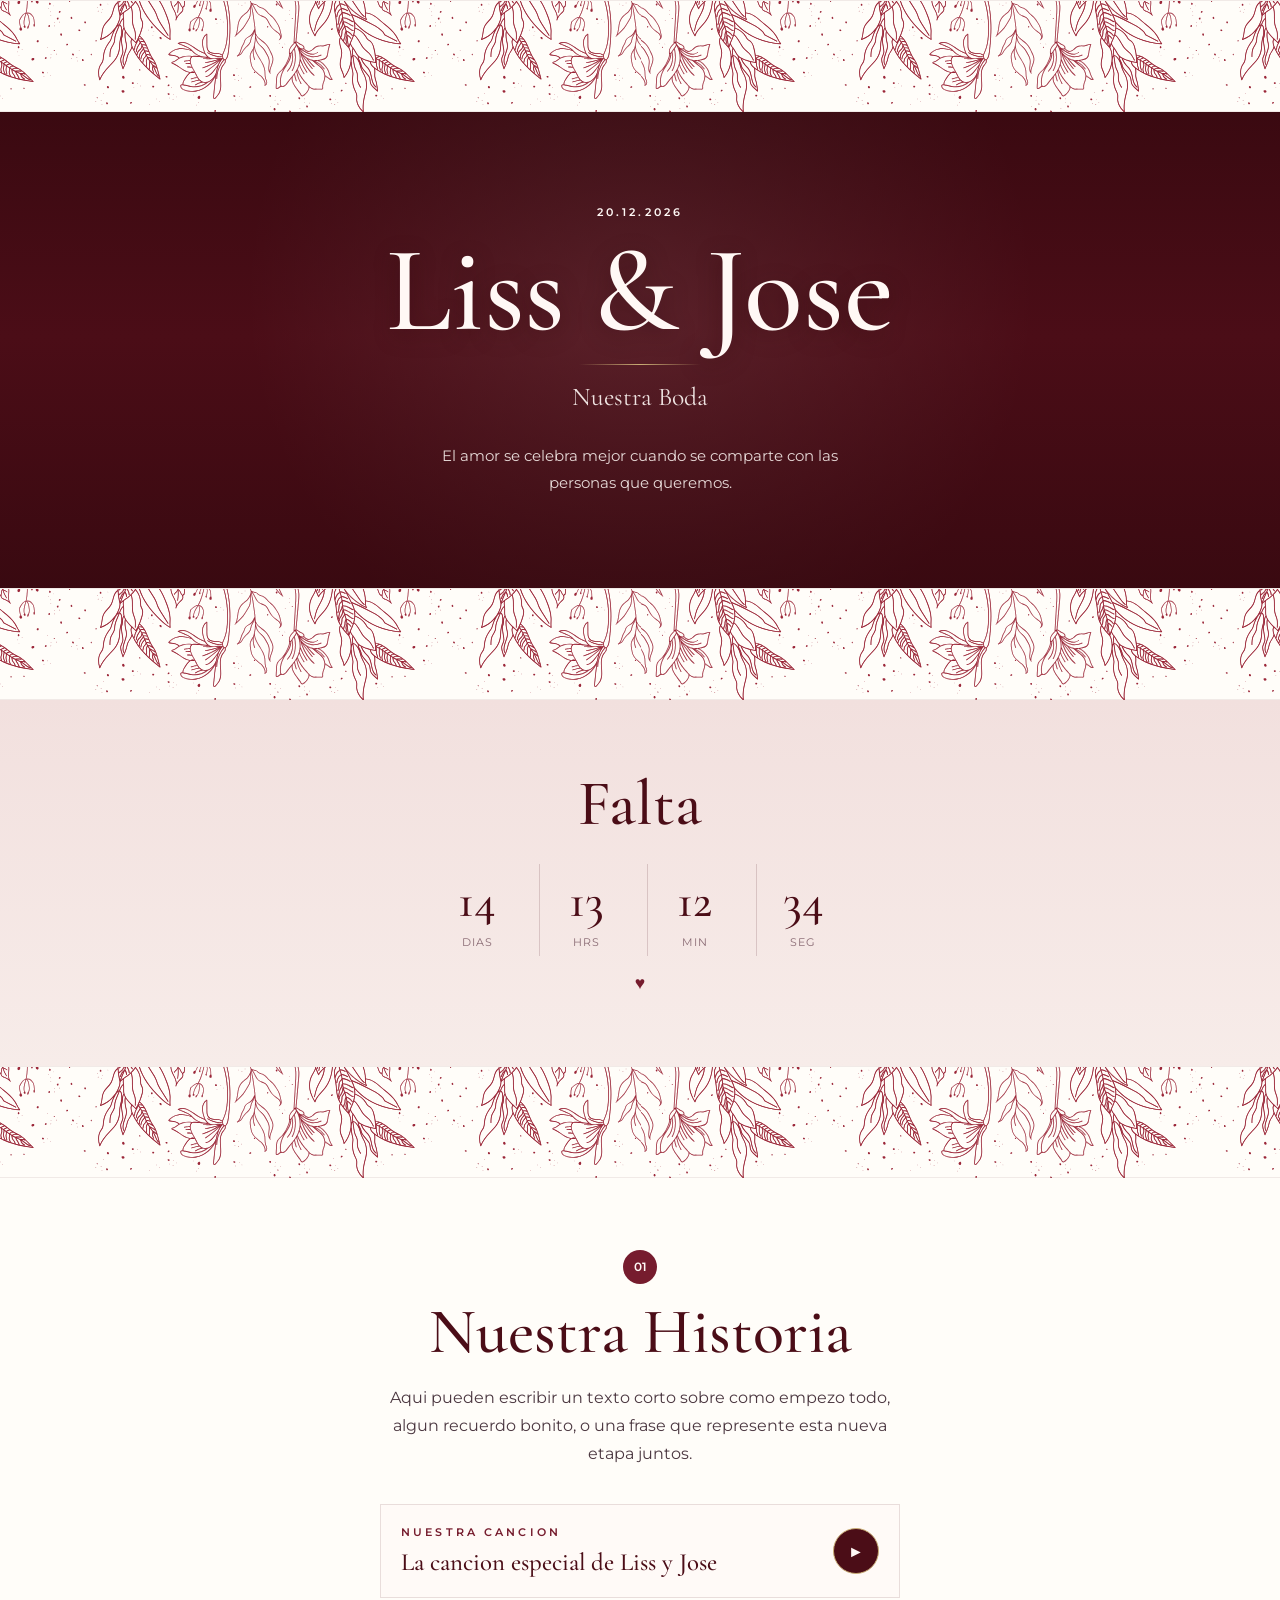
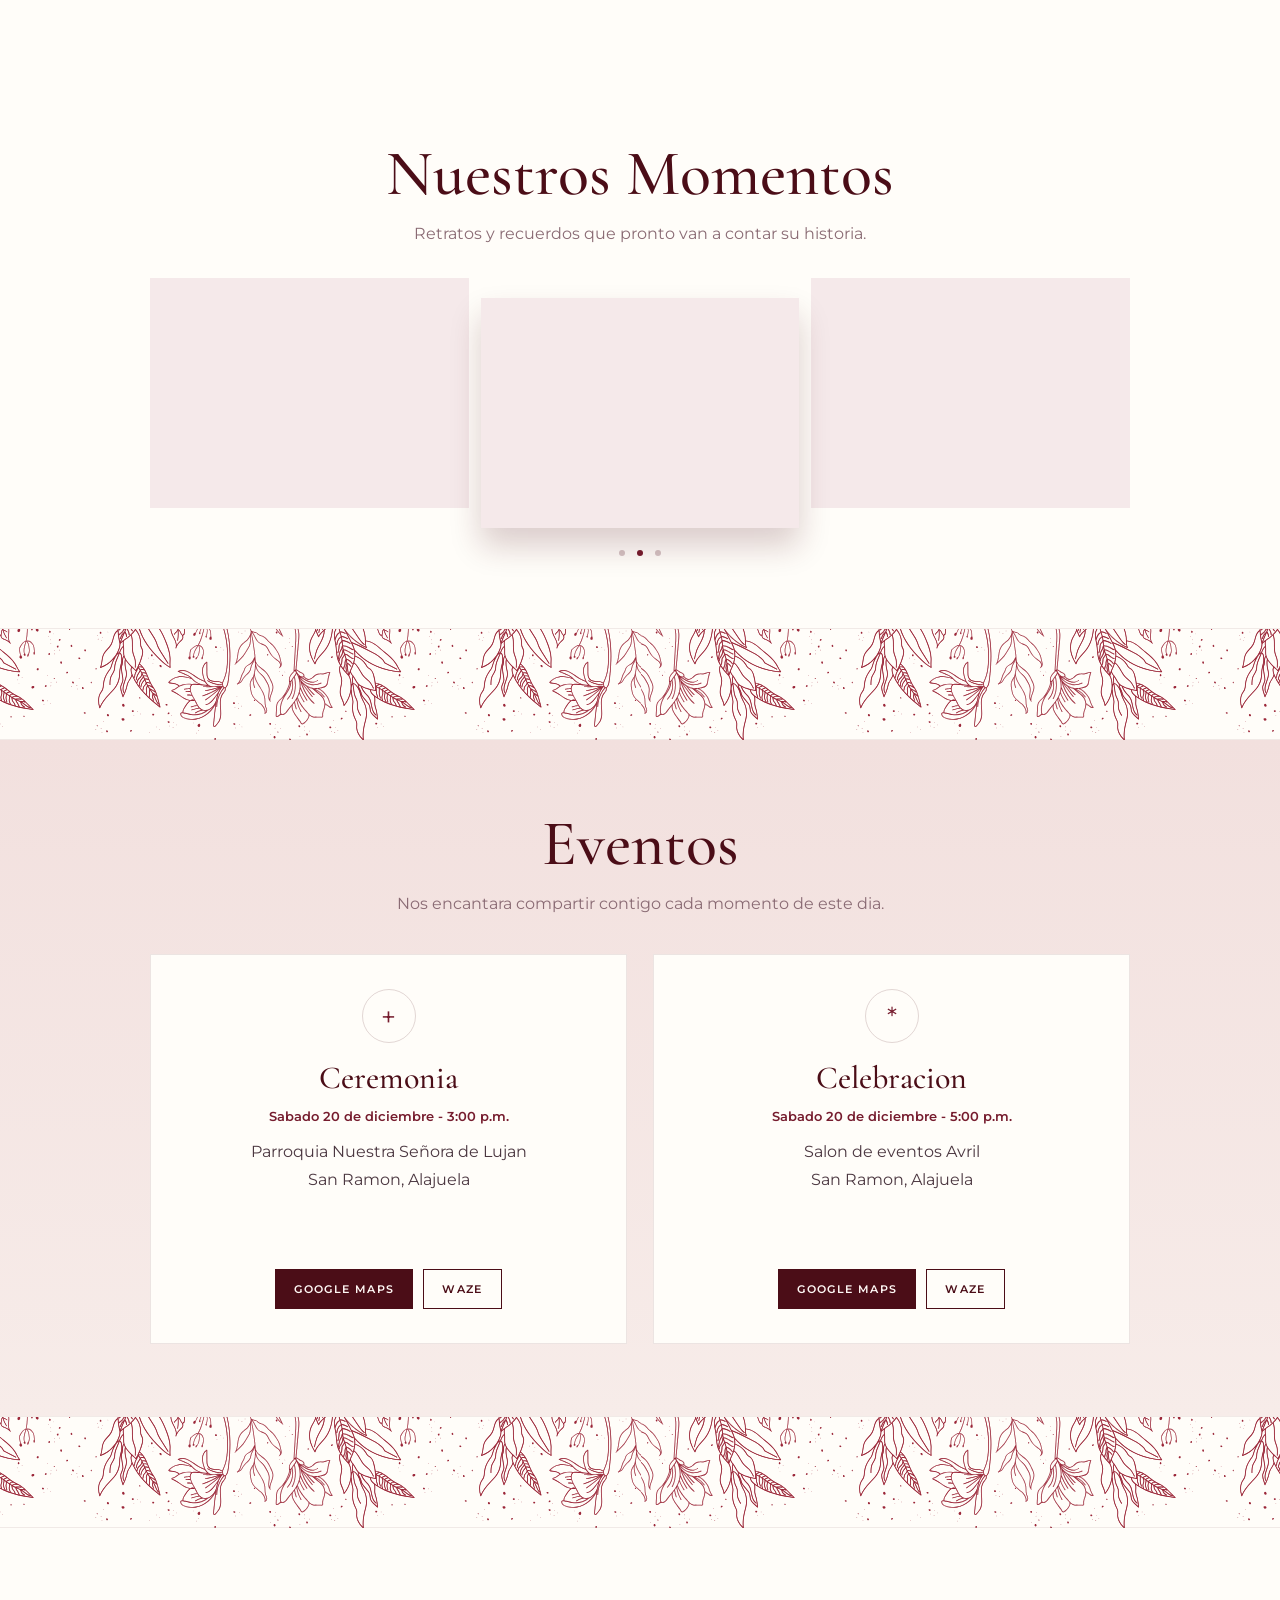
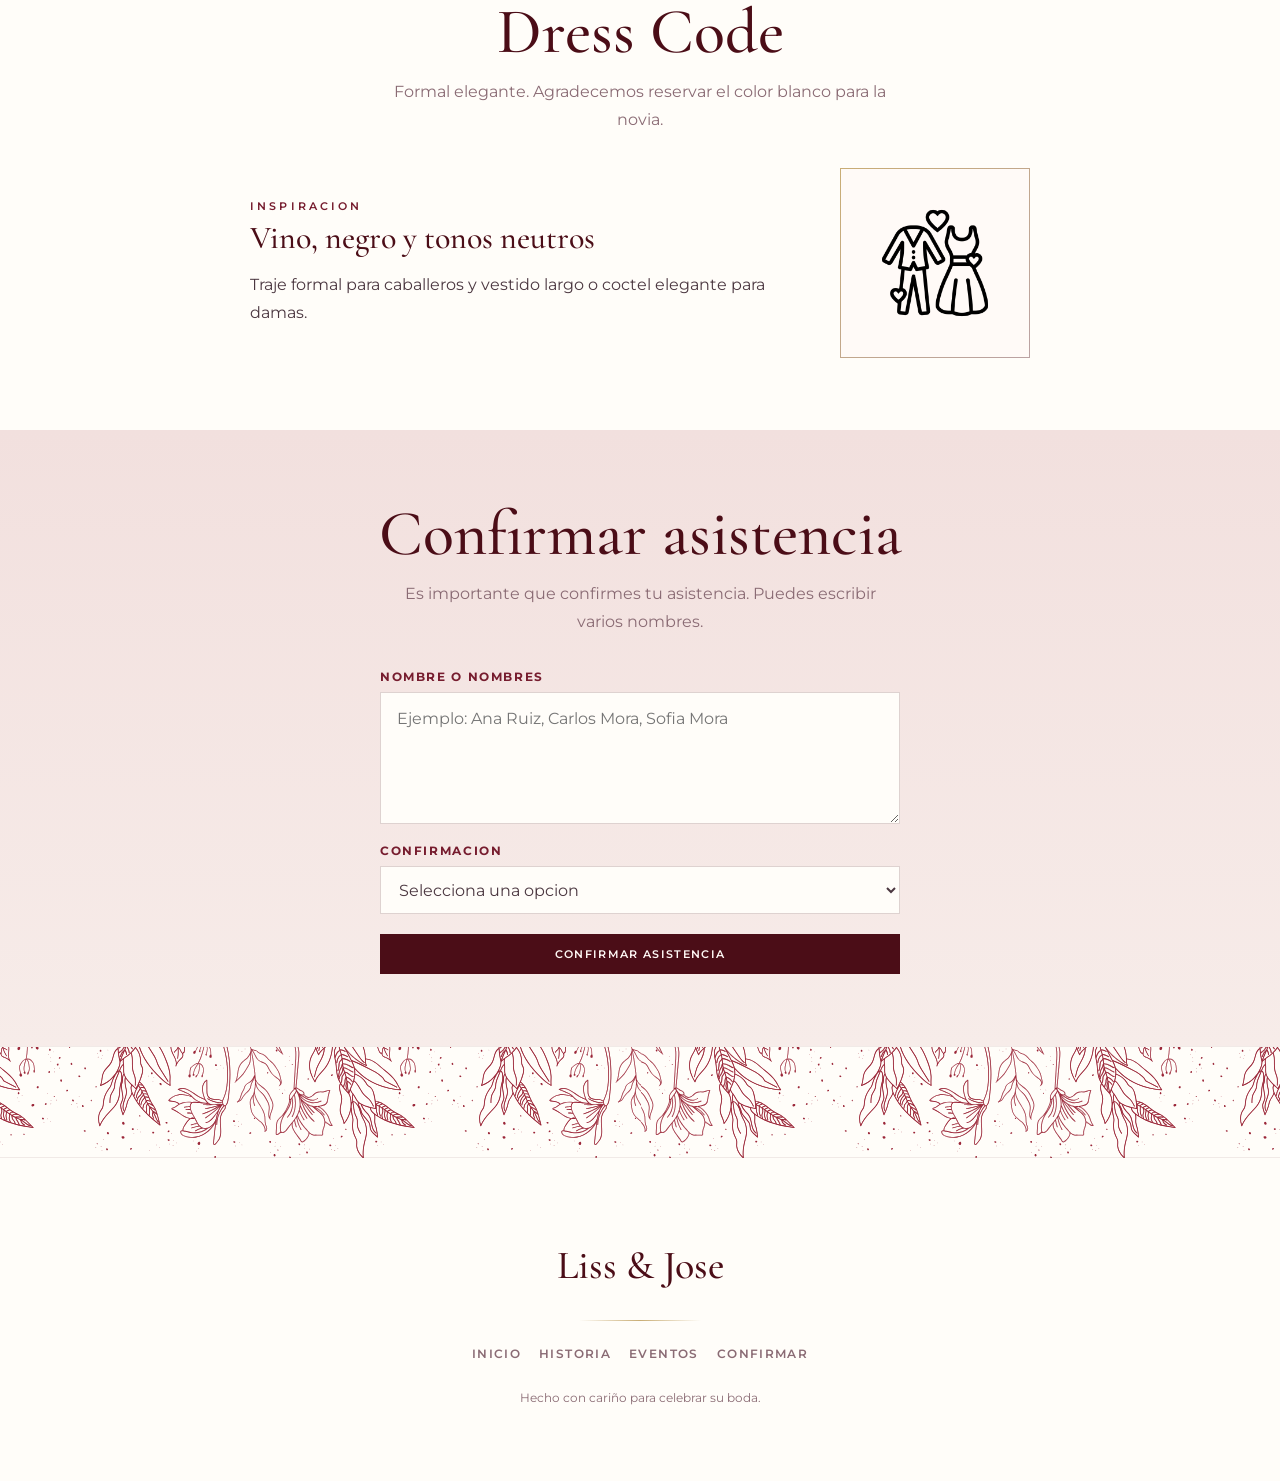
==== invitacion-liss-jose/index.html @ cc2ec912 "diseño alternativo y envio de respuestas a la hoja de google" ====
<!DOCTYPE html>
<html lang="es">
<head>
  <meta charset="UTF-8">
  <meta name="viewport" content="width=device-width, initial-scale=1.0">
  <title>Boda de Liss y Jose</title>
  <meta name="description" content="Invitacion a la boda de Liss y Jose">
  <link rel="preconnect" href="https://fonts.googleapis.com">
  <link rel="preconnect" href="https://fonts.gstatic.com" crossorigin>
  <link href="https://fonts.googleapis.com/css2?family=Cormorant+Garamond:ital,wght@0,400;0,600;1,500&family=Montserrat:wght@300;400;500;600&display=swap" rel="stylesheet">
  <link rel="stylesheet" href="styles.css">
</head>
<body>
  <main class="invite-shell">
    <section class="hero section-pad" id="inicio">
      <div class="floral-band floral-band-top" aria-hidden="true"></div>
      <div class="hero-photo" aria-hidden="true"></div>
      <div class="hero-overlay"></div>
      <div class="hero-content reveal">
        <p class="eyebrow">20.12.2026</p>
        <h1>Liss & Jose</h1>
        <span class="ornament-line"></span>
        <p class="subtitle">Nuestra Boda</p>
        <p class="hero-note">El amor se celebra mejor cuando se comparte con las personas que queremos.</p>
      </div>
      <div class="floral-band floral-band-bottom" aria-hidden="true"></div>
    </section>

    <section class="countdown section-pad soft-section reveal" aria-labelledby="countdown-title">
      <h2 id="countdown-title">Falta</h2>
      <div class="countdown-grid" id="countdown" aria-live="polite">
        <div class="time-card"><strong id="days">00</strong><span>dias</span></div>
        <div class="time-card"><strong id="hours">00</strong><span>hrs</span></div>
        <div class="time-card"><strong id="minutes">00</strong><span>min</span></div>
        <div class="time-card"><strong id="seconds">00</strong><span>seg</span></div>
      </div>
      <span class="heart" aria-hidden="true">&hearts;</span>
    </section>

    <div class="floral-band" aria-hidden="true"></div>

    <section class="story section-pad reveal" id="historia" aria-labelledby="story-title">
      <p class="section-number">01</p>
      <h2 id="story-title">Nuestra Historia</h2>
      <p>
        Aqui pueden escribir un texto corto sobre como empezo todo, algun recuerdo bonito,
        o una frase que represente esta nueva etapa juntos.
      </p>
      <div class="music-card">
        <div>
          <span class="mini-label">Nuestra cancion</span>
          <strong>La cancion especial de Liss y Jose</strong>
        </div>
        <button class="icon-button" id="musicToggle" type="button" aria-label="Reproducir o pausar cancion">&#9658;</button>
        <audio id="song" preload="none">
          <source src="https://www.soundhelix.com/examples/mp3/SoundHelix-Song-1.mp3" type="audio/mpeg">
        </audio>
      </div>
    </section>

    <section class="moments section-pad reveal" id="momentos" aria-labelledby="moments-title">
      <h2 id="moments-title">Nuestros Momentos</h2>
      <p class="section-intro">Retratos y recuerdos que pronto van a contar su historia.</p>
      <div class="photo-grid">
        <figure>
          <video src="../imagenes/wedding-photo-animation-gif-download-5827058.mp4" autoplay muted loop playsinline></video>
        </figure>
        <figure class="featured-photo">
          <video src="../imagenes/wedding-photo-animation-gif-download-5827058.mp4" autoplay muted loop playsinline></video>
        </figure>
        <figure>
          <video src="../imagenes/wedding-photo-animation-gif-download-5827058.mp4" autoplay muted loop playsinline></video>
        </figure>
      </div>
      <div class="dots" aria-hidden="true"><span></span><span></span><span></span></div>
    </section>

    <div class="floral-band" aria-hidden="true"></div>

    <section class="events section-pad soft-section reveal" id="eventos" aria-labelledby="events-title">
      <h2 id="events-title">Eventos</h2>
      <p class="section-intro">Nos encantara compartir contigo cada momento de este dia.</p>
      <div class="event-list">
        <article class="event-card">
          <div class="event-icon" aria-hidden="true">+</div>
          <h3>Ceremonia</h3>
          <p class="event-meta">Sabado 20 de diciembre - 3:00 p.m.</p>
          <p>Parroquia Nuestra Se&ntilde;ora de Lujan<br>San Ramon, Alajuela</p>
          <div class="button-row">
            <a class="primary-button" href="https://maps.google.com" target="_blank" rel="noreferrer">Google Maps</a>
            <a class="secondary-button" href="https://waze.com/ul" target="_blank" rel="noreferrer">Waze</a>
          </div>
        </article>
        <article class="event-card">
          <div class="event-icon" aria-hidden="true">*</div>
          <h3>Celebracion</h3>
          <p class="event-meta">Sabado 20 de diciembre - 5:00 p.m.</p>
          <p>Salon de eventos Avril<br>San Ramon, Alajuela</p>
          <div class="button-row">
            <a class="primary-button" href="https://maps.google.com" target="_blank" rel="noreferrer">Google Maps</a>
            <a class="secondary-button" href="https://waze.com/ul" target="_blank" rel="noreferrer">Waze</a>
          </div>
        </article>
      </div>
    </section>

    <div class="floral-band" aria-hidden="true"></div>

    <section class="dress-code section-pad reveal" id="dress-code" aria-labelledby="dress-title">
      <h2 id="dress-title">Dress Code</h2>
      <p class="section-intro">Formal elegante. Agradecemos reservar el color blanco para la novia.</p>
      <div class="dress-layout">
        <div class="dress-copy">
          <span class="mini-label">Inspiracion</span>
          <h3>Vino, negro y tonos neutros</h3>
          <p>Traje formal para caballeros y vestido largo o coctel elegante para damas.</p>
        </div>
        <img src="../imagenes/atuendo.png" alt="Ejemplo de atuendo formal para la boda">
      </div>
    </section>

    <section class="rsvp section-pad soft-section reveal" id="confirmar" aria-labelledby="rsvp-title">
      <h2 id="rsvp-title">Confirmar asistencia</h2>
      <p class="section-intro">Es importante que confirmes tu asistencia. Puedes escribir varios nombres.</p>
      <form id="rsvpForm" class="rsvp-form">
        <label>
          <span>Nombre o nombres</span>
          <textarea id="guestNames" name="guestNames" rows="4" placeholder="Ejemplo: Ana Ruiz, Carlos Mora, Sofia Mora" required></textarea>
        </label>
        <label>
          <span>Confirmacion</span>
          <select id="attendance" name="attendance" required>
            <option value="">Selecciona una opcion</option>
            <option value="si">Si, asistiremos</option>
            <option value="no">No podremos asistir</option>
          </select>
        </label>
        <button class="primary-button submit-button" type="submit">Confirmar asistencia</button>
      </form>
      <div class="success-message" id="successMessage" hidden></div>
    </section>

    <div class="floral-band" aria-hidden="true"></div>

    <footer class="footer section-pad">
      <p class="footer-brand">Liss & Jose</p>
      <span class="ornament-line"></span>
      <nav aria-label="Secciones de la invitacion">
        <a href="#inicio">Inicio</a>
        <a href="#historia">Historia</a>
        <a href="#eventos">Eventos</a>
        <a href="#confirmar">Confirmar</a>
      </nav>
      <p class="credits">Hecho con cari&ntilde;o para celebrar su boda.</p>
    </footer>
  </main>

  <script src="script.js"></script>
</body>
</html>
---- invitacion-liss-jose/styles.css ----
:root {
  --wine-950: #2a060b;
  --wine-900: #4b0d17;
  --wine-700: #761c2e;
  --wine-500: #a54658;
  --rose-100: #f5e9ea;
  --rose-50: #fbf6f4;
  --paper: #fffdf9;
  --mist: #f2e0de;
  --gold: #c9ad75;
  --ink: #4b3740;
  --muted: #8a6b74;
  --shadow: 0 22px 55px rgba(75, 13, 23, 0.18);
}

* {
  box-sizing: border-box;
}

html {
  scroll-behavior: smooth;
}

body {
  margin: 0;
  min-height: 100vh;
  color: var(--ink);
  background: var(--rose-100);
  font-family: "Montserrat", Arial, sans-serif;
}

body::before {
  content: "";
  position: fixed;
  inset: 0;
  pointer-events: none;
  background-image: radial-gradient(rgba(75, 13, 23, 0.08) 1px, transparent 1px);
  background-size: 24px 24px;
  opacity: 0.28;
}

img,
video {
  max-width: 100%;
  display: block;
}

a {
  color: inherit;
}

button,
input,
select,
textarea {
  font: inherit;
}

.invite-shell {
  width: 100%;
  margin: 0 auto;
  overflow: hidden;
  background: var(--paper);
}

.section-pad {
  padding: 72px clamp(20px, 5vw, 72px);
}

h1,
h2,
h3,
.footer-brand {
  margin: 0;
  color: var(--wine-900);
  font-family: "Cormorant Garamond", Georgia, serif;
  font-weight: 500;
  letter-spacing: 0;
}

h1 {
  font-size: clamp(4rem, 14vw, 7.6rem);
  line-height: 0.86;
  color: #fff8f5;
  text-shadow: 0 5px 22px rgba(42, 6, 11, 0.38);
}

h2 {
  font-size: clamp(2.2rem, 8vw, 4rem);
  line-height: 1;
  text-align: center;
}

h3 {
  font-size: 2rem;
  line-height: 1.05;
}

p {
  line-height: 1.75;
}

.hero {
  position: relative;
  min-height: 700px;
  display: grid;
  place-items: center;
  overflow: hidden;
  color: #fff8f5;
  text-align: center;
  background: var(--wine-900);
}

.hero-photo,
.hero-overlay {
  position: absolute;
  inset: 0;
  width: 100%;
  height: 100%;
}

.hero-photo {
  background-image: url("https://images.unsplash.com/photo-1519741497674-611481863552?auto=format&fit=crop&w=1920&q=80");
  background-size: cover;
  background-position: center;
  background-attachment: fixed;
  opacity: 0.7;
  filter: sepia(0.12) saturate(0.82) contrast(0.96);
}

.hero-overlay {
  background:
    linear-gradient(180deg, rgba(42, 6, 11, 0.76), rgba(75, 13, 23, 0.44) 48%, rgba(42, 6, 11, 0.78)),
    radial-gradient(circle at 50% 42%, rgba(255, 244, 238, 0.16), transparent 52%);
}

.hero-content {
  position: relative;
  z-index: 2;
  width: min(100%, 720px);
  padding: 88px 22px;
}

.eyebrow,
.mini-label {
  margin: 0 0 16px;
  color: inherit;
  font-size: 0.7rem;
  font-weight: 600;
  letter-spacing: 0.28em;
  text-transform: uppercase;
}

.subtitle {
  margin: 10px 0 24px;
  color: rgba(255, 248, 245, 0.9);
  font-family: "Cormorant Garamond", Georgia, serif;
  font-size: 1.6rem;
}

.hero-note {
  width: min(100%, 420px);
  margin: 0 auto;
  color: rgba(255, 248, 245, 0.86);
  font-size: 0.95rem;
}

.ornament-line {
  display: block;
  width: 122px;
  height: 1px;
  margin: 20px auto 0;
  background: linear-gradient(90deg, transparent, var(--gold), transparent);
}

.floral-band {
  min-height: 112px;
  background-image: url("assets/magnolias-divisor-wine.svg");
  background-color: #fffdf9;
  background-size: auto 112px;
  background-repeat: repeat-x;
  background-position: center top;
  border-block: 1px solid rgba(75, 13, 23, 0.08);
}

.floral-band-top,
.floral-band-bottom {
  position: absolute;
  left: 0;
  right: 0;
  z-index: 3;
}

.floral-band-top {
  top: 0;
}

.floral-band-bottom {
  bottom: 0;
}

.soft-section {
  background: linear-gradient(180deg, var(--mist), #f7ece9);
}

.countdown {
  text-align: center;
}

.countdown-grid {
  display: grid;
  grid-template-columns: repeat(4, minmax(0, 1fr));
  gap: 14px;
  width: min(100%, 420px);
  margin: 28px auto 16px;
}

.time-card {
  min-height: 92px;
  display: grid;
  place-items: center;
  align-content: center;
  gap: 5px;
  border-left: 1px solid rgba(75, 13, 23, 0.16);
}

.time-card:first-child {
  border-left: 0;
}

.time-card strong {
  color: var(--wine-900);
  font-family: "Cormorant Garamond", Georgia, serif;
  font-size: clamp(2rem, 8vw, 3rem);
  font-weight: 500;
}

.time-card span {
  color: var(--muted);
  font-size: 0.68rem;
  letter-spacing: 0.08em;
  text-transform: uppercase;
}

.heart {
  color: var(--wine-700);
  font-size: 1.1rem;
}

.story {
  text-align: center;
}

.story > p:not(.section-number) {
  width: min(100%, 520px);
  margin: 20px auto 0;
}

.section-number {
  width: 34px;
  height: 34px;
  display: grid;
  place-items: center;
  margin: 0 auto 16px;
  border-radius: 999px;
  background: var(--wine-700);
  color: #fff8f5;
  font-size: 0.76rem;
  font-weight: 600;
}

.section-intro {
  width: min(100%, 520px);
  margin: 14px auto 30px;
  color: var(--muted);
  text-align: center;
}

.music-card {
  width: min(100%, 520px);
  min-height: 92px;
  display: flex;
  align-items: center;
  justify-content: space-between;
  gap: 20px;
  margin: 36px auto 0;
  padding: 20px;
  border: 1px solid rgba(75, 13, 23, 0.12);
  background: #fffaf7;
  text-align: left;
}

.music-card .mini-label,
.dress-copy .mini-label {
  display: block;
  margin: 0 0 8px;
  color: var(--wine-700);
}

.music-card strong {
  color: var(--wine-900);
  font-family: "Cormorant Garamond", Georgia, serif;
  font-size: 1.55rem;
  font-weight: 500;
}

.icon-button {
  width: 46px;
  height: 46px;
  flex: 0 0 46px;
  border: 1px solid var(--gold);
  border-radius: 999px;
  color: #fff8f5;
  background: var(--wine-900);
  cursor: pointer;
}

.moments {
  background: var(--paper);
}

.photo-grid {
  display: grid;
  grid-template-columns: repeat(3, 1fr);
  gap: 12px;
  align-items: stretch;
  width: min(100%, 980px);
  margin: 0 auto;
}

.photo-grid figure {
  margin: 0;
  min-height: 230px;
  overflow: hidden;
  background: var(--rose-100);
}

.photo-grid img,
.photo-grid video {
  width: 100%;
  height: 100%;
  object-fit: cover;
}

.photo-grid img {
  padding: 34px;
  object-fit: contain;
  background: linear-gradient(180deg, #fffaf7, #f1dedc);
}

.featured-photo {
  transform: translateY(20px);
  box-shadow: 0 18px 30px rgba(75, 13, 23, 0.2);
}

.dots {
  display: flex;
  justify-content: center;
  gap: 12px;
  margin-top: 42px;
}

.dots span {
  width: 6px;
  height: 6px;
  border-radius: 50%;
  background: rgba(75, 13, 23, 0.24);
}

.dots span:nth-child(2) {
  background: var(--wine-700);
}

.event-list {
  display: grid;
  grid-template-columns: repeat(2, minmax(0, 1fr));
  gap: 26px;
  width: min(100%, 980px);
  margin-top: 36px;
  margin-inline: auto;
}

.event-card {
  min-height: 390px;
  display: flex;
  flex-direction: column;
  align-items: center;
  padding: 34px 24px;
  background: #fffdf9;
  border: 1px solid rgba(75, 13, 23, 0.1);
  text-align: center;
}

.event-icon {
  width: 54px;
  height: 54px;
  display: grid;
  place-items: center;
  margin-bottom: 18px;
  border: 1px solid rgba(75, 13, 23, 0.16);
  border-radius: 999px;
  color: var(--wine-700);
  font-size: 1.6rem;
}

.event-card p {
  margin: 10px 0 0;
}

.event-meta {
  color: var(--wine-700);
  font-size: 0.82rem;
  font-weight: 600;
}

.button-row {
  display: flex;
  flex-wrap: wrap;
  justify-content: center;
  gap: 10px;
  margin-top: auto;
  padding-top: 24px;
}

.primary-button,
.secondary-button {
  min-height: 40px;
  display: inline-flex;
  align-items: center;
  justify-content: center;
  padding: 11px 18px;
  border: 1px solid var(--wine-900);
  text-decoration: none;
  text-transform: uppercase;
  letter-spacing: 0.12em;
  font-size: 0.7rem;
  font-weight: 600;
  transition: transform 180ms ease, background 180ms ease, color 180ms ease;
}

.primary-button {
  color: #fff8f5;
  background: var(--wine-900);
}

.secondary-button {
  color: var(--wine-900);
  background: transparent;
}

.primary-button:hover,
.secondary-button:hover,
.icon-button:hover {
  transform: translateY(-2px);
}

.secondary-button:hover {
  color: #fff8f5;
  background: var(--wine-900);
}

.dress-code {
  background: var(--paper);
}

.dress-layout {
  display: grid;
  grid-template-columns: minmax(0, 1fr) 190px;
  align-items: center;
  gap: 34px;
  width: min(100%, 780px);
  margin: 34px auto 0;
}

.dress-copy {
  text-align: left;
}

.dress-copy p {
  margin-bottom: 0;
}

.dress-layout img {
  width: 190px;
  aspect-ratio: 1;
  object-fit: contain;
  padding: 20px;
  background:
    linear-gradient(#fffaf7, #fffaf7) padding-box,
    linear-gradient(135deg, var(--gold), rgba(75, 13, 23, 0.38)) border-box;
  border: 1px solid transparent;
}

.rsvp-form {
  width: min(100%, 520px);
  display: grid;
  gap: 20px;
  margin: 34px auto 0;
}

.rsvp-form label {
  display: grid;
  gap: 8px;
  text-align: left;
}

.rsvp-form span {
  color: var(--wine-700);
  font-size: 0.72rem;
  font-weight: 700;
  letter-spacing: 0.14em;
  text-transform: uppercase;
}

.rsvp-form textarea,
.rsvp-form select {
  width: 100%;
  border: 1px solid rgba(75, 13, 23, 0.18);
  background: #fffdf9;
  color: var(--ink);
  outline: none;
}

.rsvp-form textarea {
  min-height: 132px;
  resize: vertical;
  padding: 16px;
}

.rsvp-form select {
  min-height: 48px;
  padding: 0 14px;
}

.rsvp-form textarea:focus,
.rsvp-form select:focus {
  border-color: var(--wine-700);
  box-shadow: 0 0 0 3px rgba(118, 28, 46, 0.12);
}

.submit-button {
  width: 100%;
  border-radius: 0;
  cursor: pointer;
}

.success-message {
  width: min(100%, 520px);
  margin: 24px auto 0;
  padding: 18px;
  border: 1px solid rgba(75, 13, 23, 0.14);
  background: rgba(255, 253, 249, 0.78);
  color: var(--wine-900);
  text-align: center;
  line-height: 1.6;
}

.footer {
  background: var(--paper);
  text-align: center;
}

.footer-brand {
  font-size: 2.5rem;
}

.footer nav {
  display: flex;
  flex-wrap: wrap;
  justify-content: center;
  gap: 18px;
  margin: 26px 0;
}

.footer a {
  color: var(--muted);
  font-size: 0.72rem;
  font-weight: 600;
  letter-spacing: 0.12em;
  text-decoration: none;
  text-transform: uppercase;
}

.credits {
  margin: 0;
  color: var(--muted);
  font-size: 0.78rem;
}

.reveal {
  opacity: 0;
  transform: translateY(18px);
  transition: opacity 600ms ease, transform 600ms ease;
}

.reveal.is-visible {
  opacity: 1;
  transform: translateY(0);
}

@media (max-width: 640px) {
  .section-pad {
    padding: 52px 20px;
  }

  .hero {
    min-height: 620px;
  }

  .floral-band {
    min-height: 86px;
    background-size: auto 86px;
  }

  .countdown-grid {
    gap: 4px;
  }

  .time-card {
    min-height: 78px;
  }

  .photo-grid {
    grid-template-columns: 1fr;
  }

  .photo-grid figure,
  .featured-photo {
    min-height: 260px;
    transform: none;
  }

  .event-list,
  .dress-layout {
    grid-template-columns: 1fr;
  }

  .dress-copy {
    text-align: center;
  }

  .dress-layout img {
    justify-self: center;
  }

  .button-row {
    width: 100%;
  }

  .primary-button,
  .secondary-button {
    flex: 1 1 150px;
  }
}
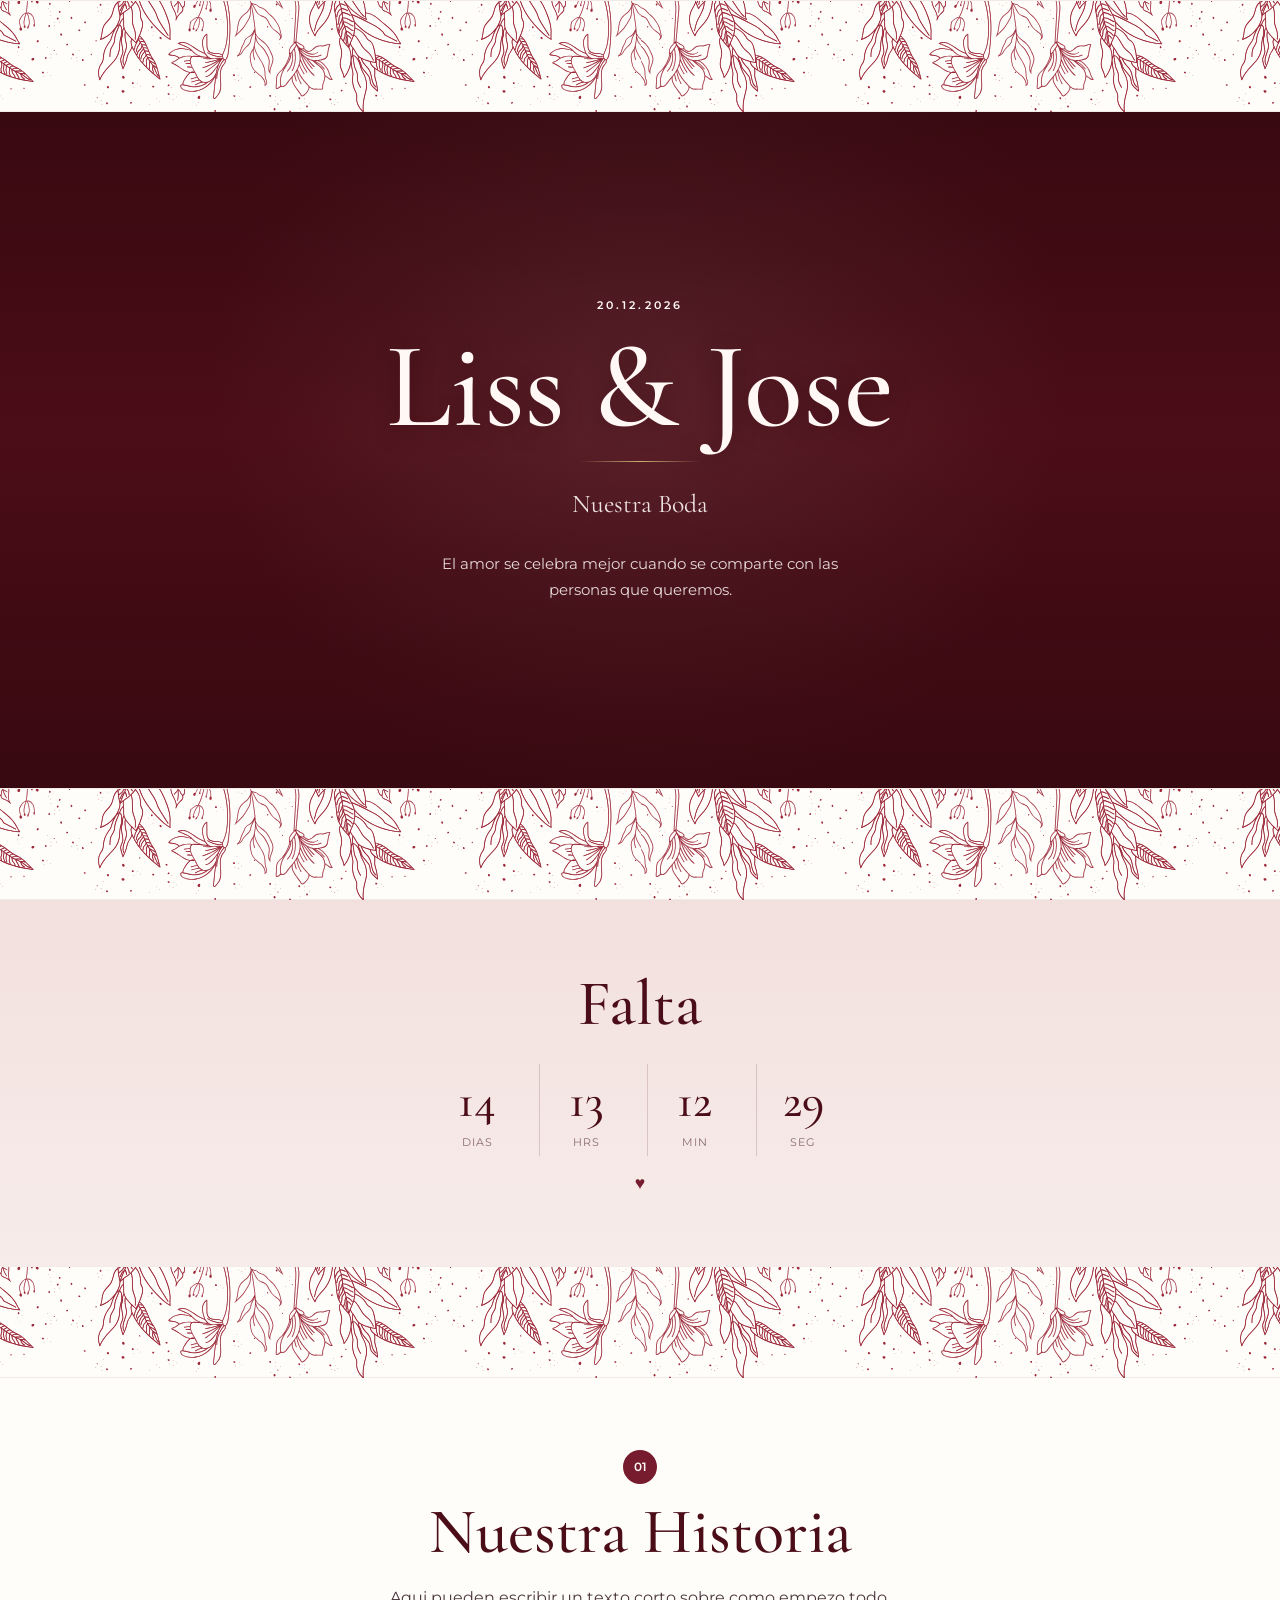
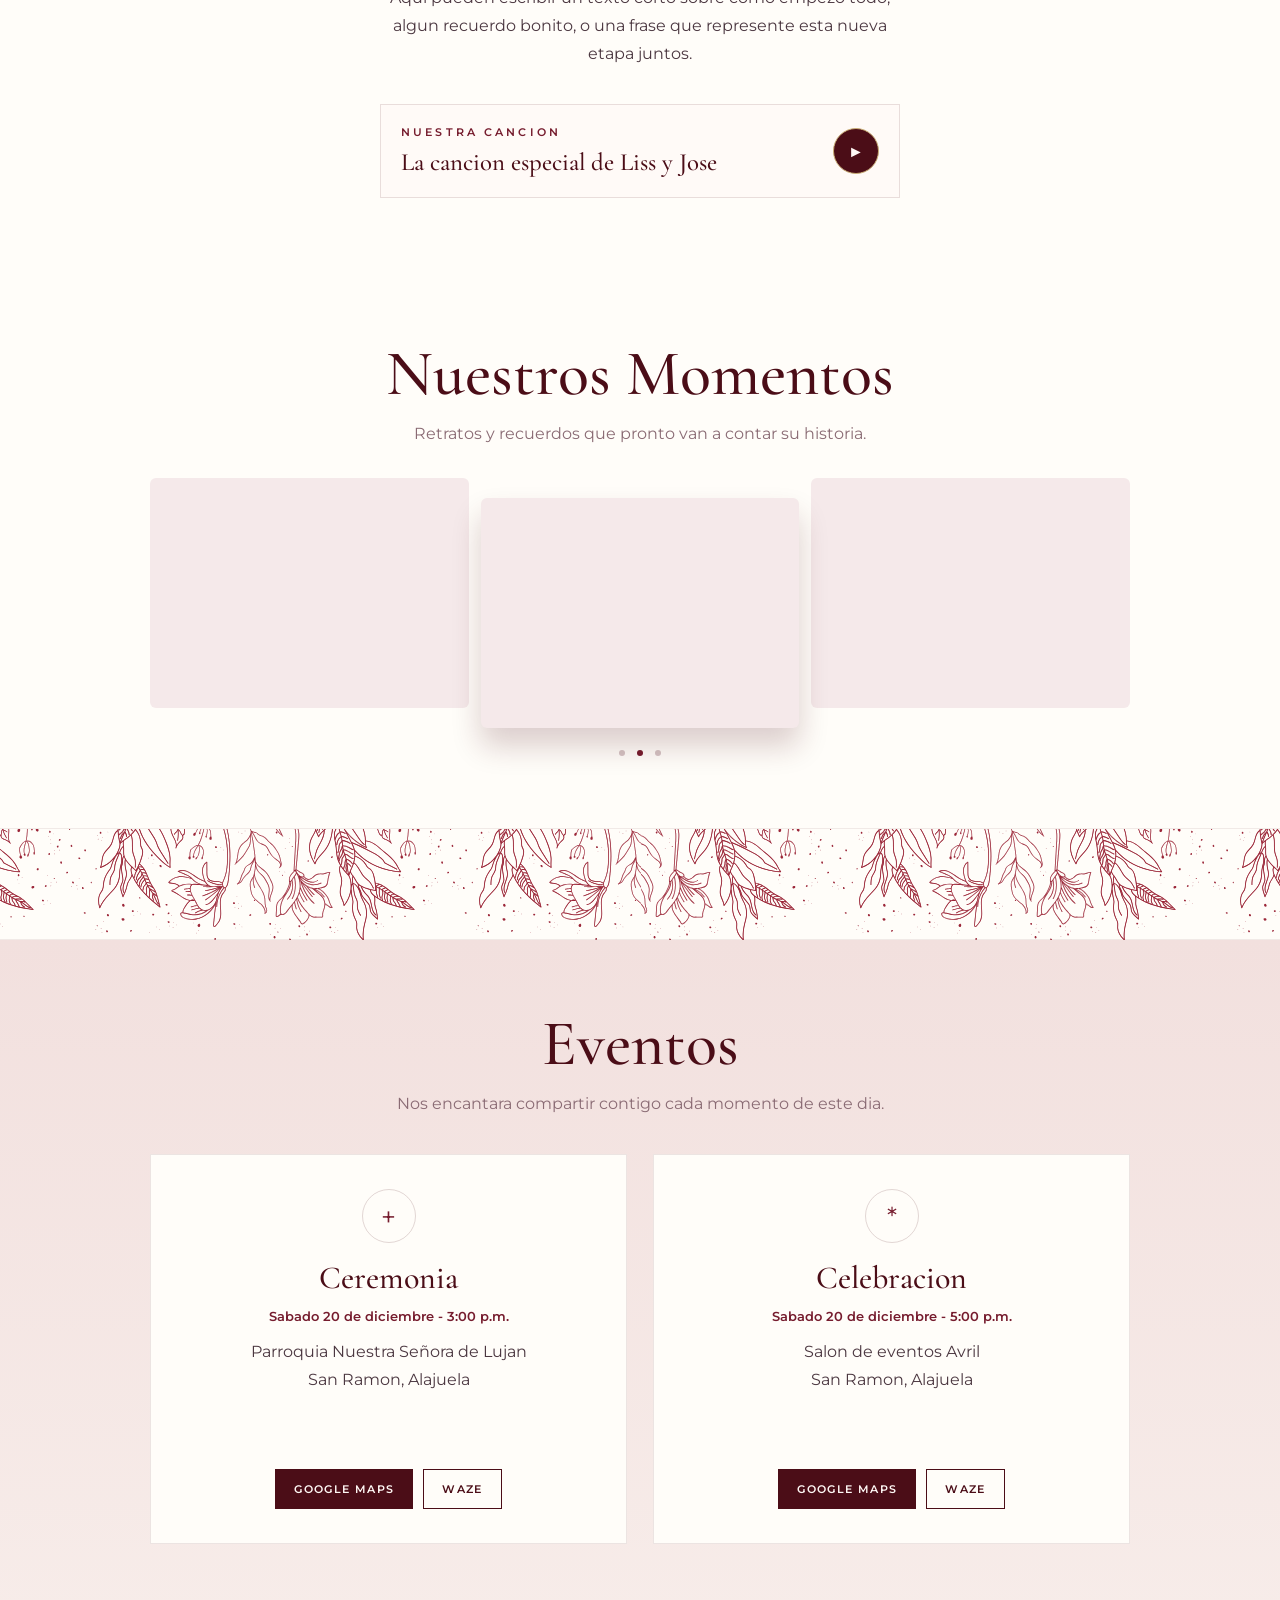
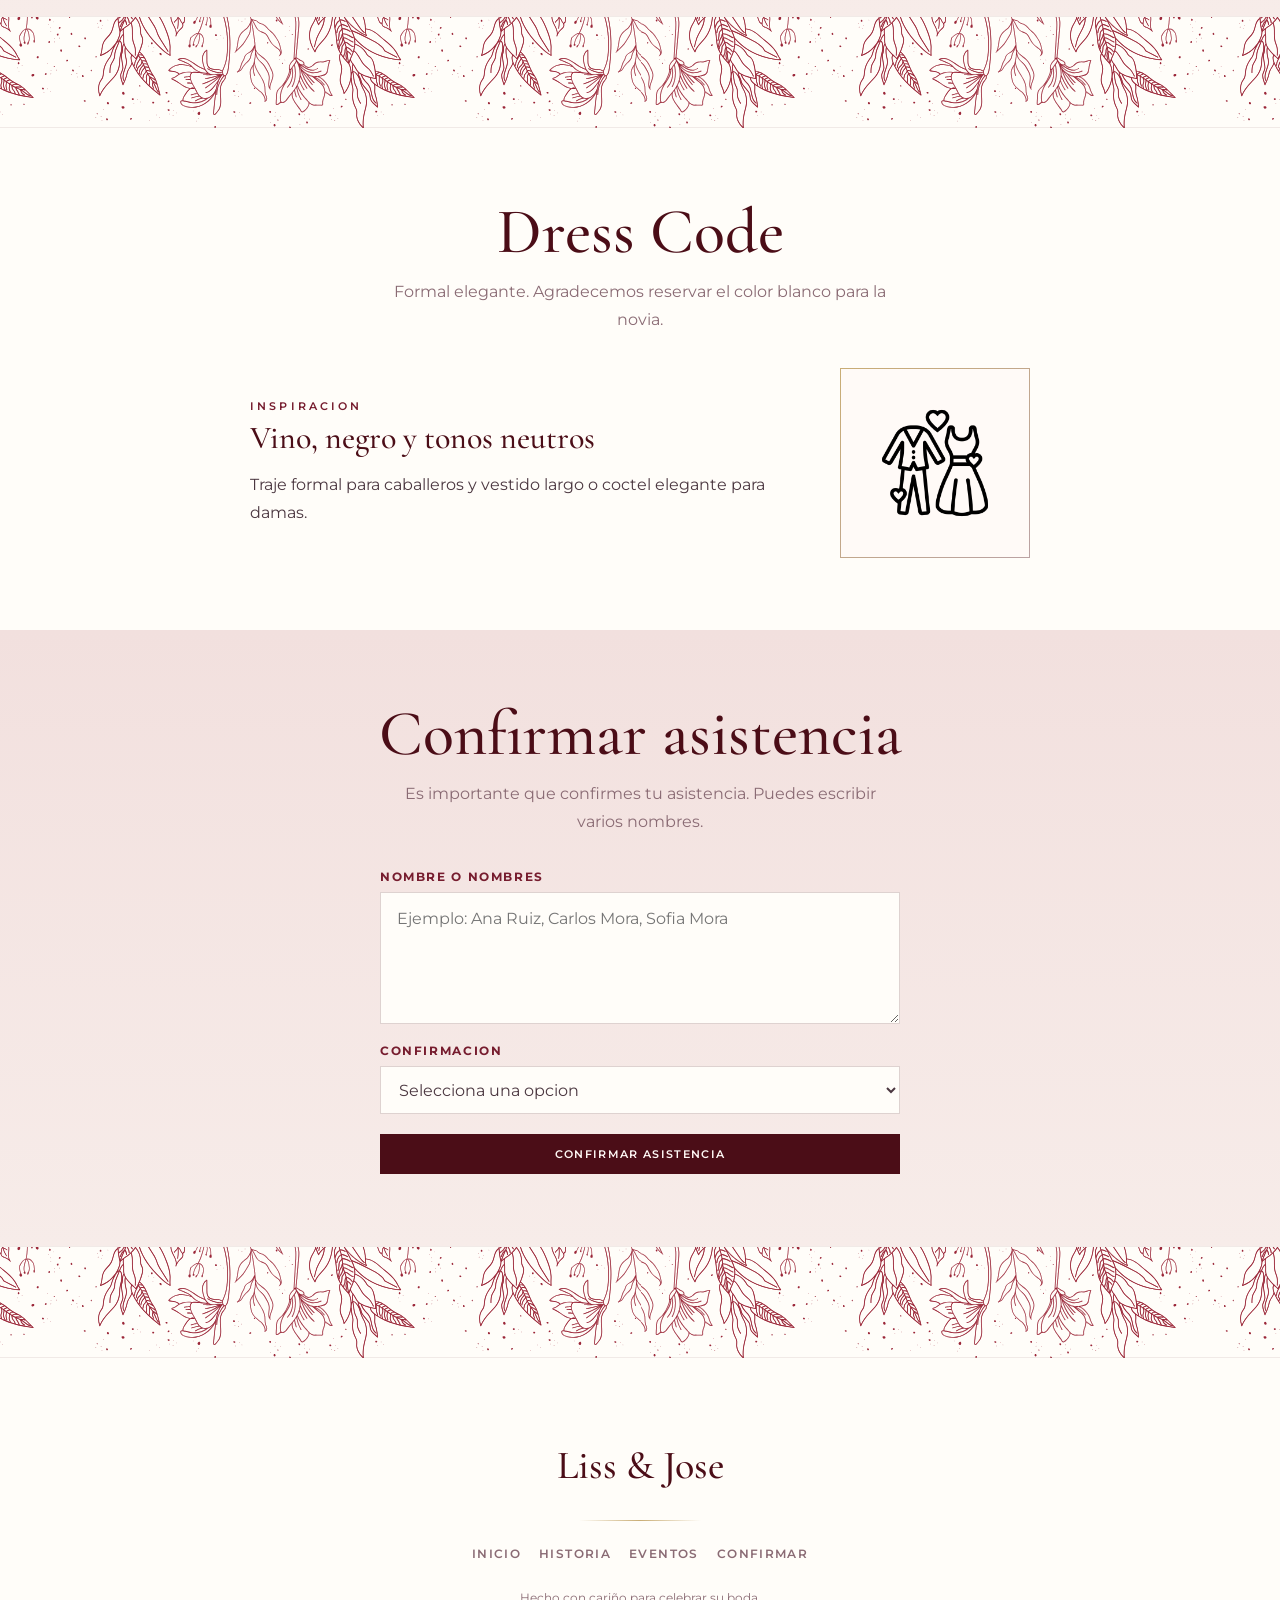
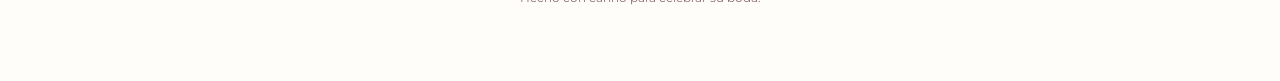
==== commit ef04573b: "Mejora el diseño de la página" ====
--- a/invitacion-liss-jose/index.html
+++ b/invitacion-liss-jose/index.html
@@ -156,5 +156,30 @@
   </main>
 
   <script src="script.js"></script>
+  <script>
+document.addEventListener("DOMContentLoaded", function () {
+    // Configuración del observador
+    const observerOptions = {
+        root: null,          // Utiliza la ventana del navegador
+        rootMargin: "0px",
+        threshold: 0.15      // El elemento se activa cuando el 15% es visible en pantalla
+    };
+
+    const revealOnScroll = new IntersectionObserver((entries, observer) => {
+        entries.forEach(entry => {
+            if (entry.isIntersecting) {
+                // Añade la clase que activa la animación
+                entry.target.classList.add("is-visible");
+                // Deja de observar el elemento para que la animación solo ocurra una vez
+                observer.unobserve(entry.target);
+            }
+        });
+    }, observerOptions);
+
+    // Selecciona todos los elementos con la clase .reveal y los asigna al observador
+    const revealElements = document.querySelectorAll(".reveal");
+    revealElements.forEach(el => revealOnScroll.observe(el));
+});
+</script>
 </body>
 </html>
--- a/invitacion-liss-jose/styles.css
+++ b/invitacion-liss-jose/styles.css
@@ -13,7 +13,10 @@
   --shadow: 0 22px 55px rgba(75, 13, 23, 0.18);
 }
 
-* {
+/* CORREGIDO: Selector universal */
+*,
+*::before,
+*::after {
   box-sizing: border-box;
 }
 
@@ -79,8 +82,8 @@
 }
 
 h1 {
-  font-size: clamp(4rem, 14vw, 7.6rem);
-  line-height: 0.86;
+  font-size: clamp(3.2rem, 12vw, 7.6rem);
+  line-height: 0.9;
   color: #fff8f5;
   text-shadow: 0 5px 22px rgba(42, 6, 11, 0.38);
 }
@@ -102,7 +105,7 @@
 
 .hero {
   position: relative;
-  min-height: 700px;
+  min-height: 100dvh; /* MEJORADO: Adapta exacto a la pantalla móvil */
   display: grid;
   place-items: center;
   overflow: hidden;
@@ -119,11 +122,11 @@
   height: 100%;
 }
 
+/* CORREGIDO: Sintaxis de filter */
 .hero-photo {
   background-image: url("https://images.unsplash.com/photo-1519741497674-611481863552?auto=format&fit=crop&w=1920&q=80");
   background-size: cover;
-  background-position: center;
-  background-attachment: fixed;
+  background-position: center 25%;
   opacity: 0.7;
   filter: sepia(0.12) saturate(0.82) contrast(0.96);
 }
@@ -138,7 +141,7 @@
   position: relative;
   z-index: 2;
   width: min(100%, 720px);
-  padding: 88px 22px;
+  padding: 60px 22px;
 }
 
 .eyebrow,
@@ -152,7 +155,7 @@
 }
 
 .subtitle {
-  margin: 10px 0 24px;
+  margin: 20px 0 24px;
   color: rgba(255, 248, 245, 0.9);
   font-family: "Cormorant Garamond", Georgia, serif;
   font-size: 1.6rem;
@@ -333,19 +336,15 @@
   min-height: 230px;
   overflow: hidden;
   background: var(--rose-100);
-}
-
+  border-radius: 6px;
+}
+
+/* MEJORADO: Ajuste de fotos uniforme */
 .photo-grid img,
 .photo-grid video {
   width: 100%;
   height: 100%;
   object-fit: cover;
-}
-
-.photo-grid img {
-  padding: 34px;
-  object-fit: contain;
-  background: linear-gradient(180deg, #fffaf7, #f1dedc);
 }
 
 .featured-photo {
@@ -598,13 +597,14 @@
   transform: translateY(0);
 }
 
+/* MEDIA QUERIES OPTIMIZADAS */
 @media (max-width: 640px) {
   .section-pad {
     padding: 52px 20px;
   }
 
   .hero {
-    min-height: 620px;
+    min-height: 100dvh;
   }
 
   .floral-band {
@@ -651,4 +651,27 @@
   .secondary-button {
     flex: 1 1 150px;
   }
-}
+  /* ==========================================
+   EFECTO DE APARICIÓN AL HACER SCROLL (REVEAL)
+   ========================================== */
+
+/* Estado inicial: Oculto y desplazado 30px hacia abajo */
+.reveal {
+    opacity: 0;
+    transform: translateY(30px);
+    transition: opacity 0.8s cubic-bezier(0.16, 1, 0.3, 1), 
+                transform 0.8s cubic-bezier(0.16, 1, 0.3, 1);
+    will-change: opacity, transform;
+}
+
+/* Estado activo: Se vuelve visible y regresa a su posición original */
+.reveal.is-visible {
+    opacity: 1;
+    transform: translateY(0);
+}
+
+/* Opcional: Retardos para que varias tarjetas aparezcan en secuencia (efecto cascada) */
+.delay-1 { transition-delay: 0.15s; }
+.delay-2 { transition-delay: 0.30s; }
+.delay-3 { transition-delay: 0.45s; }
+}
